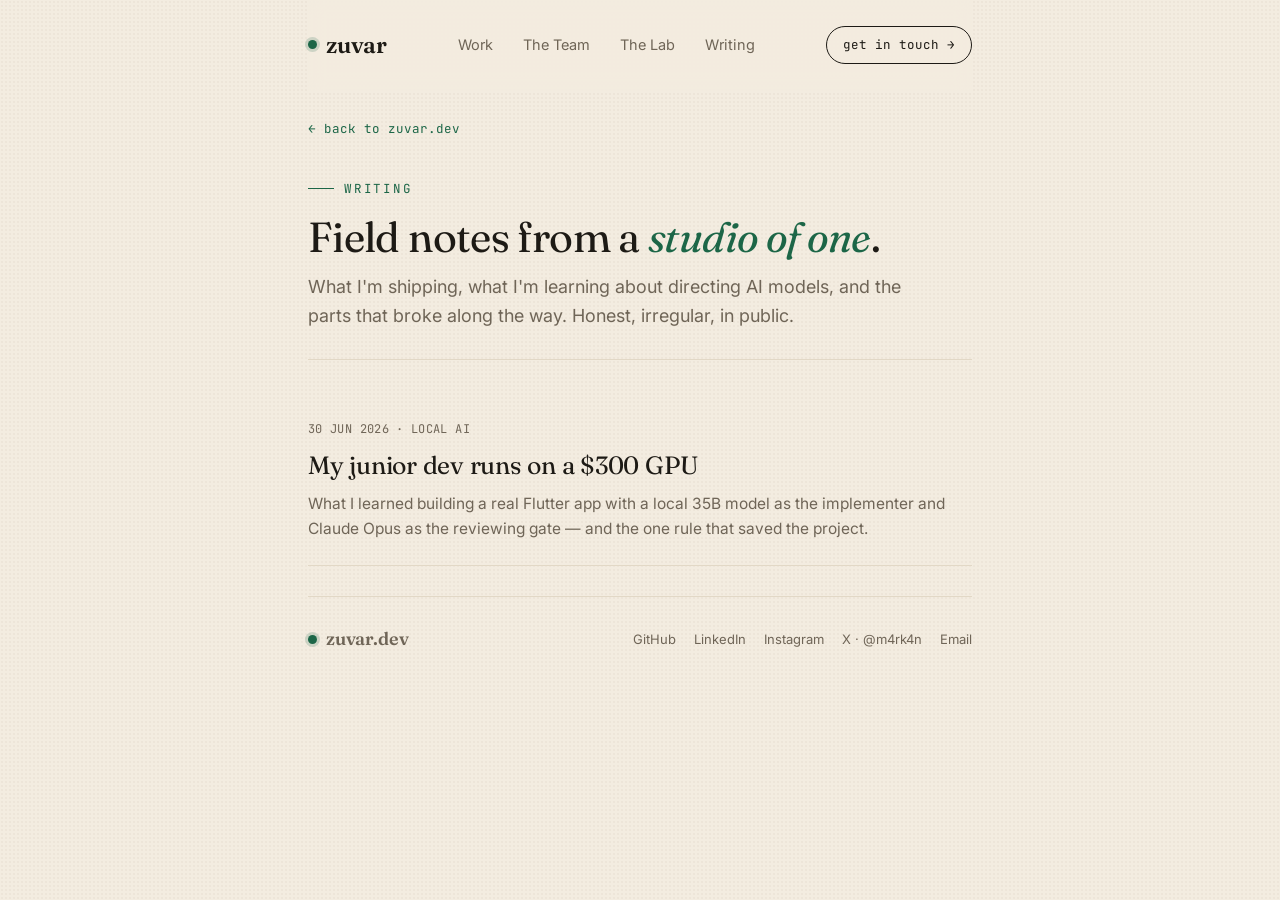
==== writing/index.html @ a6c2a5ae "Initial commit: zuvar.dev v1 — site, writing engine, SEO Co-Authored-By: Claude Opus 4.8 <noreply@an" ====
<!DOCTYPE html>
<html lang="en">
<head>
<meta charset="UTF-8">
<meta name="viewport" content="width=device-width, initial-scale=1.0">
<title>Writing — Zuvar</title>
<meta name="description" content="Field notes from a software studio of one — building products, directing AI models, and what actually breaks.">
<link rel="canonical" href="https://zuvar.dev/writing/">
<link rel="icon" href="../favicon.svg" type="image/svg+xml">
<meta property="og:type" content="website">
<meta property="og:site_name" content="Zuvar">
<meta property="og:url" content="https://zuvar.dev/writing/">
<meta property="og:title" content="Writing — field notes from a studio of one">
<meta property="og:description" content="What I'm shipping, what I'm learning about directing AI models, and the parts that broke along the way.">
<meta property="og:image" content="https://zuvar.dev/design-assets/og-cover.png">
<meta name="twitter:card" content="summary_large_image">
<meta name="twitter:creator" content="@m4rk4n">
<link rel="stylesheet" href="../styles.css">
</head>
<body>

<div class="post-wrap">
  <nav>
    <div class="brand"><a href="../index.html" style="display:flex;align-items:center;gap:9px"><span class="dot"></span>zuvar</a></div>
    <div class="navlinks"><a href="../index.html#work">Work</a><a href="../index.html#team">The Team</a><a href="../index.html#lab">The Lab</a><a href="index.html">Writing</a></div>
    <a class="navcta" href="../index.html#contact">get in touch →</a>
  </nav>

  <a class="backlink" href="../index.html">← back to zuvar.dev</a>

  <header class="article-head" style="margin-top:24px">
    <div class="eyebrow">Writing</div>
    <h1 style="font-family:var(--serif);font-weight:400;font-size:42px;letter-spacing:-.015em;margin:0 0 14px">Field notes from a <span style="font-style:italic;color:var(--green)">studio of one</span>.</h1>
    <p style="color:var(--mut);font-size:18px;max-width:58ch;margin:0">What I'm shipping, what I'm learning about directing AI models, and the parts that broke along the way. Honest, irregular, in public.</p>
  </header>

  <!-- POST LIST · add one block per post, newest first -->
  <div class="post-list">
    <a class="post-item" href="qwen-as-a-junior-dev.html">
      <div class="pd">30 JUN 2026 · LOCAL AI</div>
      <div class="pt">My junior dev runs on a $300 GPU</div>
      <p class="pb">What I learned building a real Flutter app with a local 35B model as the implementer and Claude Opus as the reviewing gate — and the one rule that saved the project.</p>
    </a>

    <!-- TEMPLATE — copy this block for the next post:
    <a class="post-item" href="your-slug.html">
      <div class="pd">DD MON 2026 · TOPIC</div>
      <div class="pt">Post title goes here</div>
      <p class="pb">One or two sentences of hook.</p>
    </a>
    -->
  </div>

  <footer>
    <div class="foot" style="max-width:720px;margin:0 auto;padding-left:0;padding-right:0">
      <div class="brand" style="font-size:18px"><span class="dot"></span>zuvar.dev</div>
      <div class="foot-links">
        <a href="https://github.com/m4rk4n" target="_blank" rel="noopener">GitHub</a>
        <a href="https://www.linkedin.com/in/marko-filipovi%C4%87-3a4837174/" target="_blank" rel="noopener">LinkedIn</a>
        <a href="https://www.instagram.com/m4rk4n.b4/" target="_blank" rel="noopener">Instagram</a>
        <a href="#">X · @m4rk4n</a>
        <a href="mailto:zuvar.consulting@gmail.com">Email</a>
      </div>
    </div>
  </footer>
</div>

</body>
</html>
---- styles.css ----
@import url('https://fonts.googleapis.com/css2?family=Fraunces:ital,opsz,wght@0,9..144,400;0,9..144,600;1,9..144,500&family=Inter:wght@400;500;600&family=JetBrains+Mono:wght@400;500&display=swap');
:root{
  --paper:#f3ece0;      /* warm bone */
  --paper2:#fbf7ef;
  --ink:#1d1a15;        /* espresso near-black */
  --mut:#6f6557;        /* warm muted */
  --line:#e2d8c6;
  --green:#1c6647;      /* deep forest signature */
  --green2:#2c8a61;
  --ember:#c4602f;      /* warm terracotta accent */
  --gold:#c1923a;
  --night:#1a1611;      /* warm dark band */
  --night2:#221d16;
  --cream:#efe7d8;
  --serif:'Fraunces',Georgia,'Times New Roman',serif;
  --sans:'Inter',-apple-system,'Segoe UI',Roboto,sans-serif;
  --mono:'JetBrains Mono',ui-monospace,Consolas,monospace;
}
*{box-sizing:border-box}
html{scroll-behavior:smooth}
body{margin:0;background:var(--paper);color:var(--ink);font-family:var(--sans);
  line-height:1.6;-webkit-font-smoothing:antialiased;
  background-image:radial-gradient(rgba(120,100,70,.05) 1px,transparent 1px);background-size:4px 4px;}
.wrap{max-width:1080px;margin:0 auto;padding:0 28px}
a{color:inherit;text-decoration:none}
.mono{font-family:var(--mono)}

/* NAV */
nav{display:flex;align-items:center;justify-content:space-between;padding:26px 0;position:sticky;top:0;
  background:rgba(243,236,224,.82);backdrop-filter:blur(8px);z-index:20;border-bottom:1px solid transparent}
.brand{font-family:var(--serif);font-weight:600;font-size:23px;letter-spacing:-.01em;display:flex;align-items:center;gap:9px}
.brand .dot{width:9px;height:9px;border-radius:50%;background:var(--green);box-shadow:0 0 0 3px rgba(28,102,71,.18)}
.navlinks{display:flex;gap:30px;font-size:14.5px;color:var(--mut)}
.navlinks a:hover{color:var(--ink)}
.navcta{font-family:var(--mono);font-size:12.5px;border:1px solid var(--ink);border-radius:99px;padding:8px 16px;color:var(--ink)}
@media(max-width:720px){.navlinks{display:none}}

/* HERO */
.hero{display:grid;grid-template-columns:1.35fr .9fr;gap:48px;align-items:center;padding:64px 0 56px}
@media(max-width:860px){.hero{grid-template-columns:1fr;gap:34px}}
.eyebrow{font-family:var(--mono);font-size:12.5px;letter-spacing:.14em;text-transform:uppercase;color:var(--green);margin-bottom:22px;display:flex;align-items:center;gap:10px}
.eyebrow::before{content:"";width:26px;height:1px;background:var(--green)}
h1{font-family:var(--serif);font-weight:400;font-size:54px;line-height:1.06;letter-spacing:-.015em;margin:0 0 22px}
h1 .ital{font-style:italic;color:var(--green)}
h1 .u{background:linear-gradient(transparent 62%,rgba(196,96,47,.28) 62%)}
.lede{font-size:18.5px;color:var(--mut);max-width:46ch;margin:0 0 30px}
.cta-row{display:flex;gap:14px;flex-wrap:wrap}
.btn{font-size:15px;border-radius:99px;padding:13px 22px;font-weight:500;display:inline-flex;align-items:center;gap:9px;transition:.15s}
.btn-pri{background:var(--green);color:#f4f0e6}
.btn-pri:hover{background:#15553b}
.btn-sec{border:1px solid var(--line);color:var(--ink)}
.btn-sec:hover{border-color:var(--ink)}

/* NOW CARD */
.now{background:var(--night);color:var(--cream);border-radius:16px;padding:22px 22px 18px;font-family:var(--mono);
  box-shadow:0 24px 48px -24px rgba(40,30,15,.5);border:1px solid #2e271d}
.now .top{display:flex;align-items:center;gap:8px;font-size:11px;letter-spacing:.12em;text-transform:uppercase;color:#8a7f6c;margin-bottom:16px}
.now .live{width:8px;height:8px;border-radius:50%;background:#46c98a;box-shadow:0 0 0 0 rgba(70,201,138,.6);animation:pulse 2s infinite}
@keyframes pulse{0%{box-shadow:0 0 0 0 rgba(70,201,138,.5)}70%{box-shadow:0 0 0 7px rgba(70,201,138,0)}100%{box-shadow:0 0 0 0 rgba(70,201,138,0)}}
.now .row{display:flex;justify-content:space-between;align-items:baseline;padding:9px 0;border-bottom:1px dashed #312a20;font-size:13px}
.now .row:last-child{border-bottom:none}
.now .k{color:#cfc4ad}
.now .v{color:#f0e9d8}
.now .tag{font-size:10.5px;padding:2px 8px;border-radius:5px}
.now .t-live{background:rgba(70,201,138,.16);color:#7fe0b0}
.now .t-dev{background:rgba(193,146,58,.18);color:#e0bd6f}
.now .t-lab{background:rgba(196,96,47,.18);color:#e0925f}

/* PROOF BAR */
.proof{border-top:1px solid var(--line);border-bottom:1px solid var(--line);
  display:grid;grid-template-columns:repeat(5,1fr);gap:8px;padding:24px 0;margin-top:8px}
@media(max-width:720px){.proof{grid-template-columns:repeat(2,1fr);gap:20px}}
.proof .stat{text-align:center}
.proof .big{font-family:var(--serif);font-size:30px;color:var(--green);line-height:1}
.proof .lab{font-size:11.5px;color:var(--mut);margin-top:6px;letter-spacing:.02em}

/* TEAM (dark band) */
.team{background:var(--night);color:var(--cream);margin-top:70px;
  background-image:radial-gradient(rgba(255,255,255,.03) 1px,transparent 1px);background-size:5px 5px}
.team-inner{max-width:1080px;margin:0 auto;padding:74px 28px 84px}
.team .eyebrow{color:var(--gold)}.team .eyebrow::before{background:var(--gold)}
.team h2{font-family:var(--serif);font-weight:400;font-size:40px;letter-spacing:-.01em;margin:0 0 12px;color:#f4ecdb}
.team h2 .ital{font-style:italic;color:var(--gold)}
.team .intro{color:#a89b85;max-width:58ch;font-size:17px;margin:0 0 40px}
.grid{display:grid;grid-template-columns:repeat(3,1fr);gap:18px}
@media(max-width:860px){.grid{grid-template-columns:repeat(2,1fr)}}
@media(max-width:560px){.grid{grid-template-columns:1fr}}
.member{background:var(--night2);border:1px solid #322a1f;border-radius:15px;padding:20px;transition:.18s}
.member:hover{border-color:#4a3d2c;transform:translateY(-3px)}
.member .ava{width:46px;height:46px;border-radius:12px;display:flex;align-items:center;justify-content:center;
  font-size:22px;background:#2c251b;border:1px solid #3a3022;margin-bottom:16px}
/* photo avatar for the organic teammates (human + cat) */
.member .ava.photo{width:88px;height:88px;border-radius:14px;overflow:hidden;padding:0;font-size:0;
  border:1px solid var(--green2);box-shadow:0 0 0 3px rgba(28,102,71,.16);
  background:linear-gradient(135deg,#0e1f18,#102a20)}
.member .ava.photo img{width:100%;height:100%;object-fit:cover;display:block}
.member.founder{background:linear-gradient(180deg,#13241b,#172a20);border-color:#2f6b4a}
.member.founder:hover{border-color:#3f8a5f}
.member.founder .role{color:var(--green2)}
.member.founder .name{color:#eaf4ea}
.member.founder .model b{color:#6fcf9b}
.member .role{font-family:var(--mono);font-size:11px;letter-spacing:.1em;text-transform:uppercase;color:var(--gold);margin-bottom:5px}
.member .name{font-family:var(--serif);font-size:21px;color:#f3ebd9;margin-bottom:10px}
.member .desc{font-size:13.5px;color:#9b8e78;line-height:1.55}
.member .model{margin-top:14px;font-family:var(--mono);font-size:10.5px;color:#7a6f5b;
  border-top:1px dashed #312a20;padding-top:11px;display:flex;justify-content:space-between;gap:8px}
.member .model b{color:#b7a988;font-weight:500}
/* Dragan special */
.member.cat{background:linear-gradient(180deg,#13241b,#172a20);border-color:#2f6b4a}
.member.cat:hover{border-color:#3f8a5f}
.member.cat .role{color:var(--ember)}
.member.cat .model b{color:#e0925f}

/* LAB teaser */
.lab{padding:70px 0 30px;display:grid;grid-template-columns:1fr 1fr;gap:40px;align-items:center}
@media(max-width:760px){.lab{grid-template-columns:1fr}}
.lab h2{font-family:var(--serif);font-weight:400;font-size:34px;letter-spacing:-.01em;margin:0 0 14px}
.lab h2 .ital{font-style:italic;color:var(--ember)}
.lab p{color:var(--mut);font-size:16.5px;margin:0 0 18px}
.terminal{background:var(--night);border-radius:14px;padding:18px;font-family:var(--mono);font-size:12.5px;
  color:#c8bda6;border:1px solid #2e271d;box-shadow:0 24px 48px -28px rgba(40,30,15,.5)}
.terminal .bar{display:flex;gap:6px;margin-bottom:14px}
.terminal .bar i{width:11px;height:11px;border-radius:50%;display:inline-block}
.terminal .l{margin:3px 0;white-space:pre-wrap}
.terminal .c-g{color:#6fcf9b}.terminal .c-d{color:#7a6f5b}.terminal .c-e{color:#e0925f}.terminal .c-w{color:#e0bd6f}

/* ---- v1 sections: shipping, lab lessons, engineer ---- */
.sec{padding:64px 0 6px}
.sec h2{font-family:var(--serif);font-weight:400;font-size:34px;letter-spacing:-.01em;margin:0 0 10px}
.sec h2 .ital{font-style:italic;color:var(--green)}
.sec .intro{color:var(--mut);font-size:17px;max-width:60ch;margin:0 0 28px}

.ships{display:grid;grid-template-columns:1fr 1fr;gap:20px}
@media(max-width:760px){.ships{grid-template-columns:1fr}}
.ship{border:1px solid var(--line);border-radius:16px;overflow:hidden;background:var(--paper2);transition:.18s;display:flex;flex-direction:column}
.ship:hover{box-shadow:0 18px 40px -26px rgba(40,30,15,.45);transform:translateY(-3px)}
.ship .shot{aspect-ratio:1/1;position:relative;overflow:hidden;border-bottom:1px solid var(--line);background:linear-gradient(135deg,#e9e0d0,#dcd0bb)}
.ship .shot img{position:absolute;inset:0;width:100%;height:100%;object-fit:cover;object-position:top}
.ship .shot .ph{position:absolute;inset:0;display:flex;align-items:center;justify-content:center;font-family:var(--mono);font-size:11px;color:#9c8f78;letter-spacing:.08em}
.ship .body{padding:18px 22px 22px}
.ship h3{font-family:var(--serif);font-size:23px;margin:12px 0 6px}
.ship h3 a:hover{color:var(--green)}
.ship-visit{display:inline-flex;align-items:center;gap:6px;margin-top:4px;font-family:var(--mono);font-size:12px;color:var(--green)}
.ship-visit:hover{color:var(--ember)}
.ship p{color:var(--mut);font-size:14.5px;margin:0 0 14px}
.badge{font-family:var(--mono);font-size:10.5px;letter-spacing:.1em;text-transform:uppercase;padding:4px 10px;border-radius:99px;display:inline-flex;align-items:center;gap:7px}
.badge-live{background:rgba(28,102,71,.12);color:var(--green);border:1px solid rgba(28,102,71,.3)}
.badge-dev{background:rgba(193,146,58,.14);color:#9a7220;border:1px solid rgba(193,146,58,.35)}
.live-dot{width:7px;height:7px;border-radius:50%;background:var(--green2);box-shadow:0 0 0 0 rgba(44,138,97,.5);animation:pulse 2s infinite}
.stack{display:flex;flex-wrap:wrap;gap:6px}
.stack span{font-family:var(--mono);font-size:10.5px;color:var(--mut);border:1px solid var(--line);border-radius:6px;padding:3px 8px;background:#fff}
.mini-ships{display:grid;grid-template-columns:1fr 1fr;gap:14px;margin-top:18px}
@media(max-width:760px){.mini-ships{grid-template-columns:1fr}}
.mini{border:1px solid var(--line);border-radius:12px;padding:15px 18px;background:var(--paper2);display:flex;gap:14px;align-items:flex-start}
.mini .ic{font-size:22px;line-height:1}
.mini .thumb{width:66px;height:66px;border-radius:11px;object-fit:cover;border:1px solid var(--line);flex:0 0 auto}
.mini h4{font-family:var(--serif);font-weight:500;font-size:17px;margin:0 0 3px}
.mini p{color:var(--mut);font-size:13px;margin:0;line-height:1.5}

.lessons{grid-column:1 / -1;display:grid;grid-template-columns:repeat(3,1fr);gap:16px;margin-top:36px}
@media(max-width:760px){.lessons{grid-template-columns:1fr}}
.lesson{border:1px solid var(--line);border-radius:14px;padding:18px 20px;background:var(--paper2)}
.lesson .num{font-family:var(--mono);font-size:12px;color:var(--ember)}
.lesson h4{font-family:var(--serif);font-weight:500;font-size:18px;margin:8px 0 6px;color:var(--ink)}
.lesson p{color:var(--mut);font-size:13.5px;margin:0;line-height:1.55}

.tl{position:relative;margin-top:8px;border-left:2px solid var(--line)}
.tl .item{position:relative;padding:0 0 26px 28px}
.tl .item:last-child{padding-bottom:4px}
.tl .item::before{content:"";position:absolute;left:-7px;top:5px;width:12px;height:12px;border-radius:50%;background:var(--paper);border:2px solid var(--green)}
.tl .item.cur::before{background:var(--green);box-shadow:0 0 0 4px rgba(28,102,71,.16)}
.tl .yr{font-family:var(--mono);font-size:12px;color:var(--green);letter-spacing:.03em}
.tl .co{font-family:var(--serif);font-size:19px;margin:3px 0 3px}
.tl .ro{color:var(--mut);font-size:14.5px;margin:0 0 9px;max-width:64ch}
.foot-links{display:flex;gap:18px;font-size:13px;flex-wrap:wrap}
.foot-links a:hover{color:var(--ink)}

footer{border-top:1px solid var(--line);margin-top:30px}
.foot{display:flex;justify-content:space-between;align-items:center;padding:28px 0;color:var(--mut);font-size:13px;flex-wrap:wrap;gap:10px}

/* ===== WRITING ===== */
.post-wrap{max-width:720px;margin:0 auto;padding:0 28px}
.backlink{font-family:var(--mono);font-size:12.5px;color:var(--green);display:inline-flex;gap:7px;margin:28px 0 0}
.backlink:hover{color:var(--ember)}
.article{padding:26px 0 60px}
.article-head{padding:14px 0 28px;border-bottom:1px solid var(--line);margin-bottom:36px}
.article-head .eyebrow{margin-bottom:16px}
.article h1{font-family:var(--serif);font-weight:400;font-size:42px;line-height:1.12;letter-spacing:-.015em;margin:0 0 16px}
.article h1 .ital{font-style:italic;color:var(--green)}
.article .meta{font-family:var(--mono);font-size:12.5px;color:var(--mut);display:flex;gap:14px;flex-wrap:wrap}
.prose{font-size:17.5px;line-height:1.75;color:#2a251d}
.prose .lead{font-size:20px;line-height:1.6;color:var(--mut);margin:0 0 30px}
.prose p{margin:0 0 22px}
.prose h2{font-family:var(--serif);font-weight:600;font-size:27px;margin:46px 0 14px;letter-spacing:-.01em}
.prose h3{font-family:var(--serif);font-weight:600;font-size:21px;margin:34px 0 10px}
.prose a{color:var(--green);text-decoration:underline;text-underline-offset:3px;text-decoration-thickness:1px}
.prose a:hover{color:var(--ember)}
.prose ul,.prose ol{margin:0 0 22px;padding-left:22px}
.prose li{margin:7px 0}
.prose strong{color:var(--ink)}
.prose blockquote{margin:28px 0;padding:8px 0 8px 22px;border-left:3px solid var(--green);font-style:italic;color:#4a4236;font-size:19px}
.prose blockquote p:last-child{margin:0}
.prose hr{border:none;border-top:1px solid var(--line);margin:42px 0}
.prose code{font-family:var(--mono);font-size:.85em;background:var(--paper2);border:1px solid var(--line);border-radius:5px;padding:1px 6px}
.prose pre{background:var(--night);color:#c8bda6;border:1px solid #2e271d;border-radius:12px;padding:18px 20px;overflow:auto;font-family:var(--mono);font-size:13.5px;line-height:1.6;margin:0 0 24px;box-shadow:0 24px 48px -30px rgba(40,30,15,.5)}
.prose pre code{background:none;border:none;padding:0;font-size:inherit;color:inherit}
.prose img{max-width:100%;border-radius:10px;border:1px solid var(--line);margin:8px 0 24px}
.callout{background:var(--paper2);border:1px solid var(--line);border-left:3px solid var(--ember);border-radius:10px;padding:16px 20px;margin:0 0 24px;font-size:16px;color:#3a342a}
.callout p{margin:0}
.article-foot{margin-top:54px;padding-top:26px;border-top:1px solid var(--line);font-size:15px;color:var(--mut)}
.article-foot a{color:var(--green);text-decoration:underline;text-underline-offset:3px}

/* writing index list */
.post-list{margin-top:6px}
.post-item{display:block;padding:24px 0;border-bottom:1px solid var(--line)}
.post-item:hover .pt{color:var(--green)}
.post-item .pd{font-family:var(--mono);font-size:12px;color:var(--mut);letter-spacing:.03em}
.post-item .pt{font-family:var(--serif);font-size:25px;margin:6px 0 7px;transition:.15s;letter-spacing:-.01em}
.post-item .pb{color:var(--mut);font-size:15.5px;margin:0;max-width:64ch;line-height:1.6}
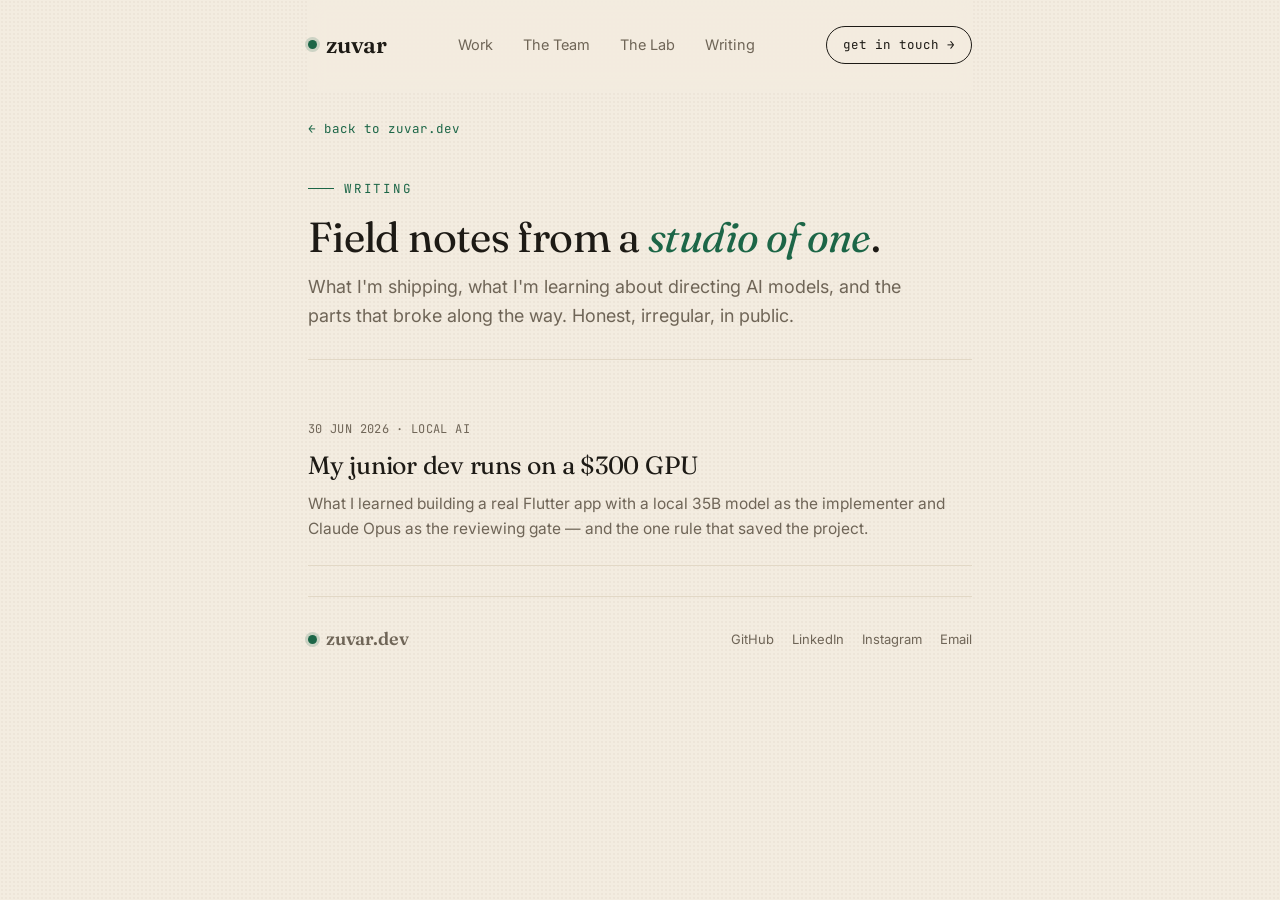
==== commit cc646594: "og-cover, some polish" ====
--- a/writing/index.html
+++ b/writing/index.html
@@ -58,7 +58,6 @@
         <a href="https://github.com/m4rk4n" target="_blank" rel="noopener">GitHub</a>
         <a href="https://www.linkedin.com/in/marko-filipovi%C4%87-3a4837174/" target="_blank" rel="noopener">LinkedIn</a>
         <a href="https://www.instagram.com/m4rk4n.b4/" target="_blank" rel="noopener">Instagram</a>
-        <a href="#">X · @m4rk4n</a>
         <a href="mailto:zuvar.consulting@gmail.com">Email</a>
       </div>
     </div>
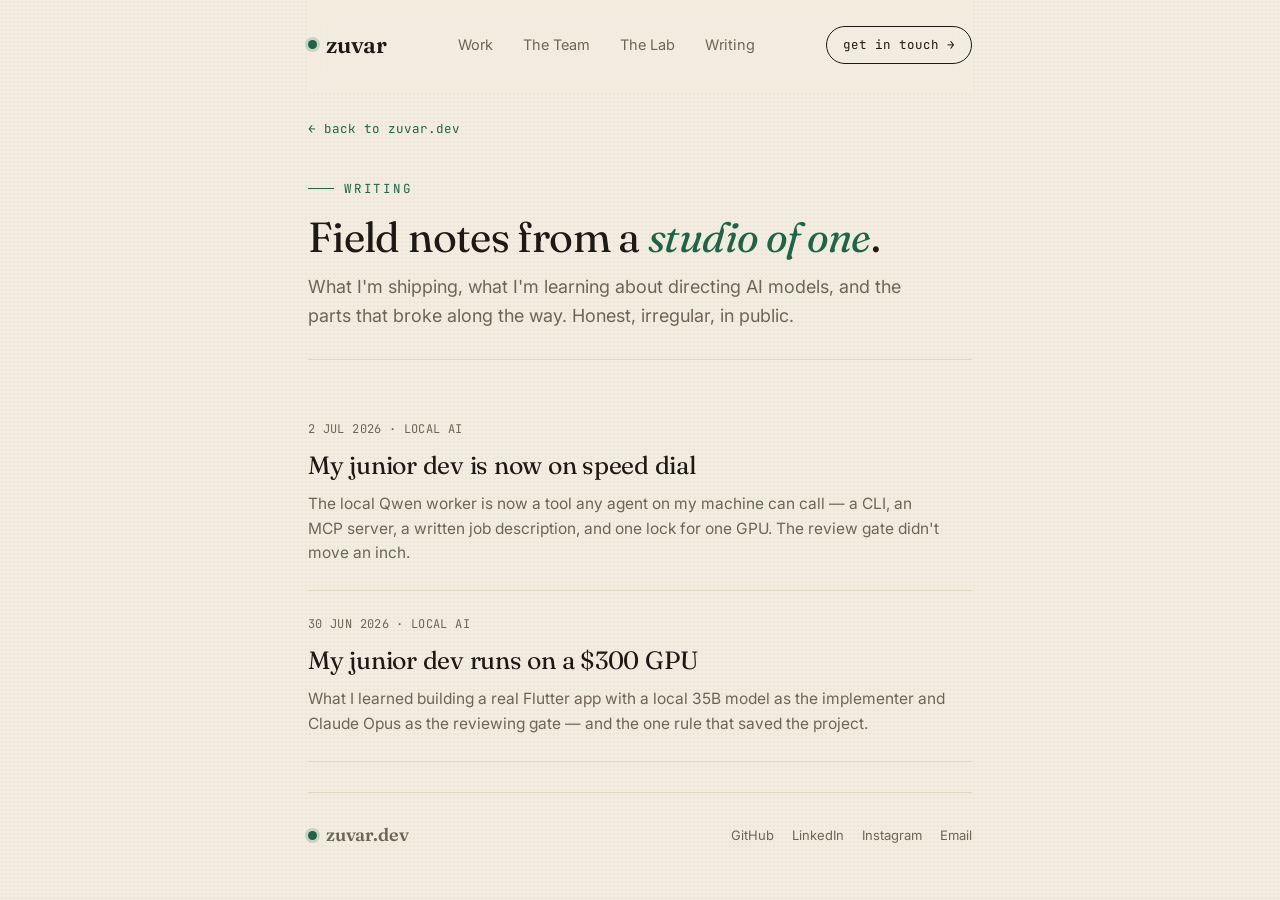
==== commit ac33cea9: "junior dev on speed dial" ====
--- a/writing/index.html
+++ b/writing/index.html
@@ -22,7 +22,8 @@
 <div class="post-wrap">
   <nav>
     <div class="brand"><a href="../index.html" style="display:flex;align-items:center;gap:9px"><span class="dot"></span>zuvar</a></div>
-    <div class="navlinks"><a href="../index.html#work">Work</a><a href="../index.html#team">The Team</a><a href="../index.html#lab">The Lab</a><a href="index.html">Writing</a></div>
+    <button class="navtoggle" aria-label="Toggle menu" aria-expanded="false" aria-controls="navmenu"><span></span><span></span><span></span></button>
+    <div class="navlinks" id="navmenu"><a href="../index.html#work">Work</a><a href="../index.html#team">The Team</a><a href="../index.html#lab">The Lab</a><a href="index.html">Writing</a></div>
     <a class="navcta" href="../index.html#contact">get in touch →</a>
   </nav>
 
@@ -36,6 +37,12 @@
 
   <!-- POST LIST · add one block per post, newest first -->
   <div class="post-list">
+    <a class="post-item" href="junior-dev-on-speed-dial.html">
+      <div class="pd">2 JUL 2026 · LOCAL AI</div>
+      <div class="pt">My junior dev is now on speed dial</div>
+      <p class="pb">The local Qwen worker is now a tool any agent on my machine can call — a CLI, an MCP server, a written job description, and one lock for one GPU. The review gate didn't move an inch.</p>
+    </a>
+
     <a class="post-item" href="qwen-as-a-junior-dev.html">
       <div class="pd">30 JUN 2026 · LOCAL AI</div>
       <div class="pt">My junior dev runs on a $300 GPU</div>
@@ -64,5 +71,6 @@
   </footer>
 </div>
 
+<script src="../nav.js" defer></script>
 </body>
 </html>
--- a/styles.css
+++ b/styles.css
@@ -33,7 +33,25 @@
 .navlinks{display:flex;gap:30px;font-size:14.5px;color:var(--mut)}
 .navlinks a:hover{color:var(--ink)}
 .navcta{font-family:var(--mono);font-size:12.5px;border:1px solid var(--ink);border-radius:99px;padding:8px 16px;color:var(--ink)}
-@media(max-width:720px){.navlinks{display:none}}
+.navtoggle{display:none;flex-direction:column;justify-content:center;gap:5px;width:44px;height:38px;background:none;border:1px solid var(--line);border-radius:9px;cursor:pointer;padding:0 10px}
+.navtoggle span{display:block;height:2px;width:100%;background:var(--ink);border-radius:2px;transition:transform .2s,opacity .2s}
+@media(max-width:720px){
+  nav{flex-wrap:wrap}
+  nav.open{background:#e8dcc4;border-radius:0 0 16px 16px;box-shadow:0 18px 30px -18px rgba(40,30,15,.45);padding:18px 18px 20px}
+  .navtoggle{display:flex}
+  .navlinks{display:none;width:100%;flex-direction:column;gap:2px;margin-top:16px;padding-top:10px;border-top:1px solid rgba(40,30,15,.14)}
+  .navlinks a{font-family:var(--serif);font-size:20px;color:var(--ink);padding:12px 8px;border-radius:10px;
+    display:flex;align-items:center;justify-content:space-between;transition:background .15s,color .15s}
+  .navlinks a::after{content:"→";font-family:var(--mono);font-size:13px;color:var(--green);opacity:.5}
+  .navlinks a:hover,.navlinks a:active{background:rgba(28,102,71,.10);color:var(--green)}
+  .navcta{display:none}
+  nav.open .navlinks{display:flex}
+  nav.open .navcta{display:flex;width:100%;justify-content:center;margin-top:14px;padding:14px;font-size:14px;
+    background:var(--green);color:#f4f0e6;border-color:var(--green)}
+  nav.open .navtoggle span:nth-child(1){transform:translateY(7px) rotate(45deg)}
+  nav.open .navtoggle span:nth-child(2){opacity:0}
+  nav.open .navtoggle span:nth-child(3){transform:translateY(-7px) rotate(-45deg)}
+}
 
 /* HERO */
 .hero{display:grid;grid-template-columns:1.35fr .9fr;gap:48px;align-items:center;padding:64px 0 56px}
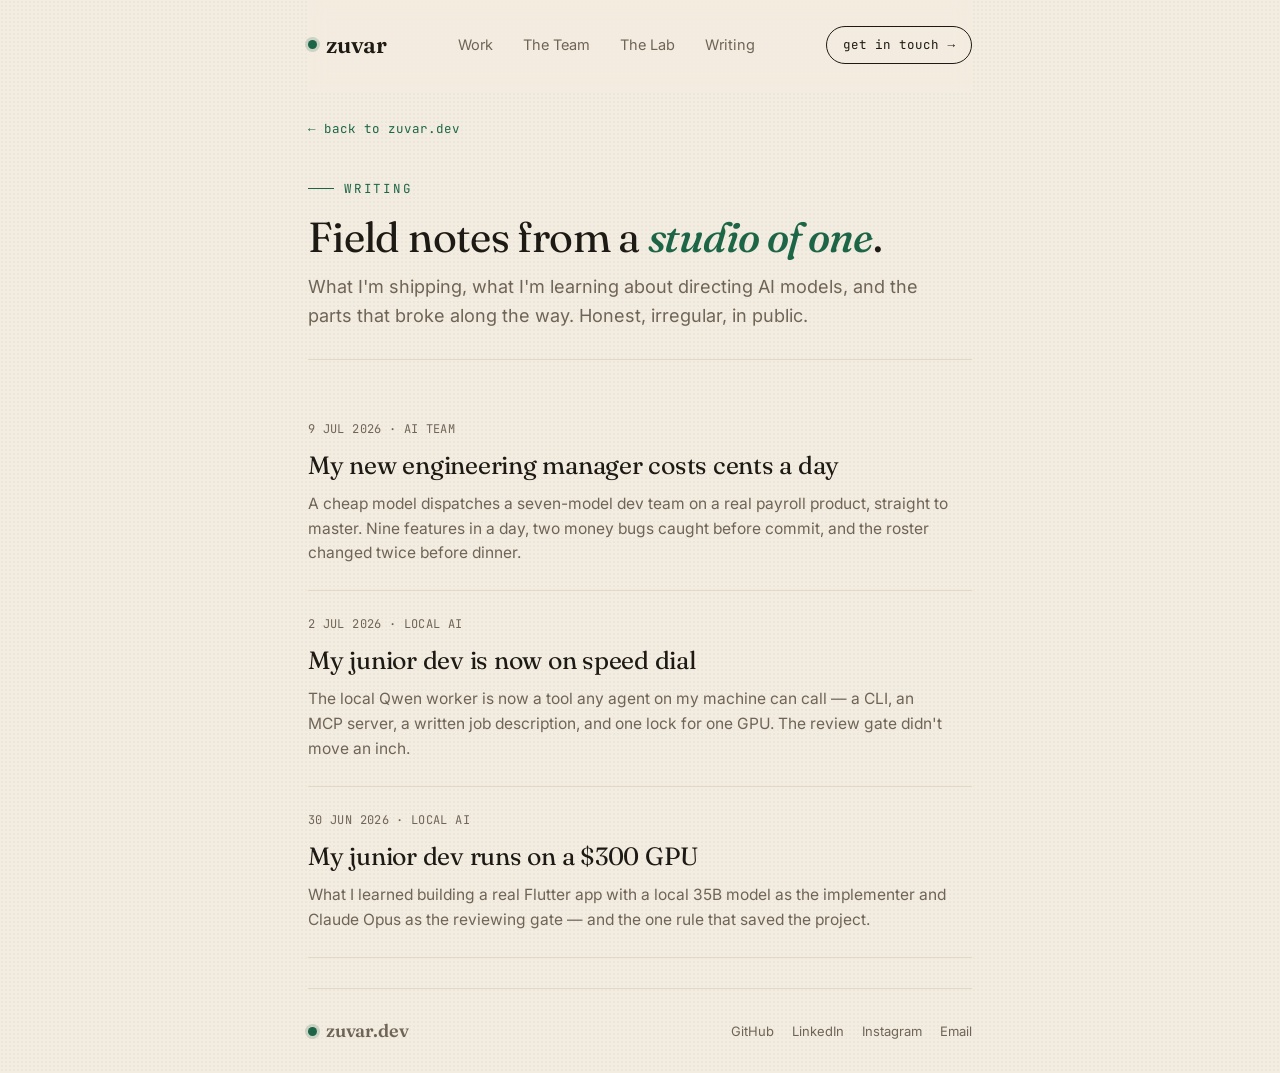
==== commit 340b1cc2: "writing: new post — my new engineering manager costs cents a day Co-Authored-By: Claude Fable 5 <nor" ====
--- a/writing/index.html
+++ b/writing/index.html
@@ -37,6 +37,12 @@
 
   <!-- POST LIST · add one block per post, newest first -->
   <div class="post-list">
+    <a class="post-item" href="engineering-manager-for-cents.html">
+      <div class="pd">9 JUL 2026 · AI TEAM</div>
+      <div class="pt">My new engineering manager costs cents a day</div>
+      <p class="pb">A cheap model dispatches a seven-model dev team on a real payroll product, straight to master. Nine features in a day, two money bugs caught before commit, and the roster changed twice before dinner.</p>
+    </a>
+
     <a class="post-item" href="junior-dev-on-speed-dial.html">
       <div class="pd">2 JUL 2026 · LOCAL AI</div>
       <div class="pt">My junior dev is now on speed dial</div>
--- a/styles.css
+++ b/styles.css
@@ -1,4 +1,12 @@
-@import url('https://fonts.googleapis.com/css2?family=Fraunces:ital,opsz,wght@0,9..144,400;0,9..144,600;1,9..144,500&family=Inter:wght@400;500;600&family=JetBrains+Mono:wght@400;500&display=swap');
+/* Self-hosted fonts (variable woff2, latin + latin-ext) — no third-party requests */
+@font-face{font-family:'Fraunces';font-style:normal;font-weight:400 600;font-display:swap;src:url('fonts/fraunces-latin.woff2') format('woff2');unicode-range:U+0000-00FF,U+0131,U+0152-0153,U+02BB-02BC,U+02C6,U+02DA,U+02DC,U+0304,U+0308,U+0329,U+2000-206F,U+20AC,U+2122,U+2191,U+2193,U+2212,U+2215,U+FEFF,U+FFFD}
+@font-face{font-family:'Fraunces';font-style:normal;font-weight:400 600;font-display:swap;src:url('fonts/fraunces-latin-ext.woff2') format('woff2');unicode-range:U+0100-02BA,U+02BD-02C5,U+02C7-02CC,U+02CE-02D7,U+02DD-02FF,U+0304,U+0308,U+0329,U+1D00-1DBF,U+1E00-1E9F,U+1EF2-1EFF,U+2020,U+20A0-20AB,U+20AD-20C0,U+2113,U+2C60-2C7F,U+A720-A7FF}
+@font-face{font-family:'Fraunces';font-style:italic;font-weight:500;font-display:swap;src:url('fonts/fraunces-italic-latin.woff2') format('woff2');unicode-range:U+0000-00FF,U+0131,U+0152-0153,U+02BB-02BC,U+02C6,U+02DA,U+02DC,U+0304,U+0308,U+0329,U+2000-206F,U+20AC,U+2122,U+2191,U+2193,U+2212,U+2215,U+FEFF,U+FFFD}
+@font-face{font-family:'Fraunces';font-style:italic;font-weight:500;font-display:swap;src:url('fonts/fraunces-italic-latin-ext.woff2') format('woff2');unicode-range:U+0100-02BA,U+02BD-02C5,U+02C7-02CC,U+02CE-02D7,U+02DD-02FF,U+0304,U+0308,U+0329,U+1D00-1DBF,U+1E00-1E9F,U+1EF2-1EFF,U+2020,U+20A0-20AB,U+20AD-20C0,U+2113,U+2C60-2C7F,U+A720-A7FF}
+@font-face{font-family:'Inter';font-style:normal;font-weight:400 600;font-display:swap;src:url('fonts/inter-latin.woff2') format('woff2');unicode-range:U+0000-00FF,U+0131,U+0152-0153,U+02BB-02BC,U+02C6,U+02DA,U+02DC,U+0304,U+0308,U+0329,U+2000-206F,U+20AC,U+2122,U+2191,U+2193,U+2212,U+2215,U+FEFF,U+FFFD}
+@font-face{font-family:'Inter';font-style:normal;font-weight:400 600;font-display:swap;src:url('fonts/inter-latin-ext.woff2') format('woff2');unicode-range:U+0100-02BA,U+02BD-02C5,U+02C7-02CC,U+02CE-02D7,U+02DD-02FF,U+0304,U+0308,U+0329,U+1D00-1DBF,U+1E00-1E9F,U+1EF2-1EFF,U+2020,U+20A0-20AB,U+20AD-20C0,U+2113,U+2C60-2C7F,U+A720-A7FF}
+@font-face{font-family:'JetBrains Mono';font-style:normal;font-weight:400 500;font-display:swap;src:url('fonts/jetbrains-mono-latin.woff2') format('woff2');unicode-range:U+0000-00FF,U+0131,U+0152-0153,U+02BB-02BC,U+02C6,U+02DA,U+02DC,U+0304,U+0308,U+0329,U+2000-206F,U+20AC,U+2122,U+2191,U+2193,U+2212,U+2215,U+FEFF,U+FFFD}
+@font-face{font-family:'JetBrains Mono';font-style:normal;font-weight:400 500;font-display:swap;src:url('fonts/jetbrains-mono-latin-ext.woff2') format('woff2');unicode-range:U+0100-02BA,U+02BD-02C5,U+02C7-02CC,U+02CE-02D7,U+02DD-02FF,U+0304,U+0308,U+0329,U+1D00-1DBF,U+1E00-1E9F,U+1EF2-1EFF,U+2020,U+20A0-20AB,U+20AD-20C0,U+2113,U+2C60-2C7F,U+A720-A7FF}
 :root{
   --paper:#f3ece0;      /* warm bone */
   --paper2:#fbf7ef;
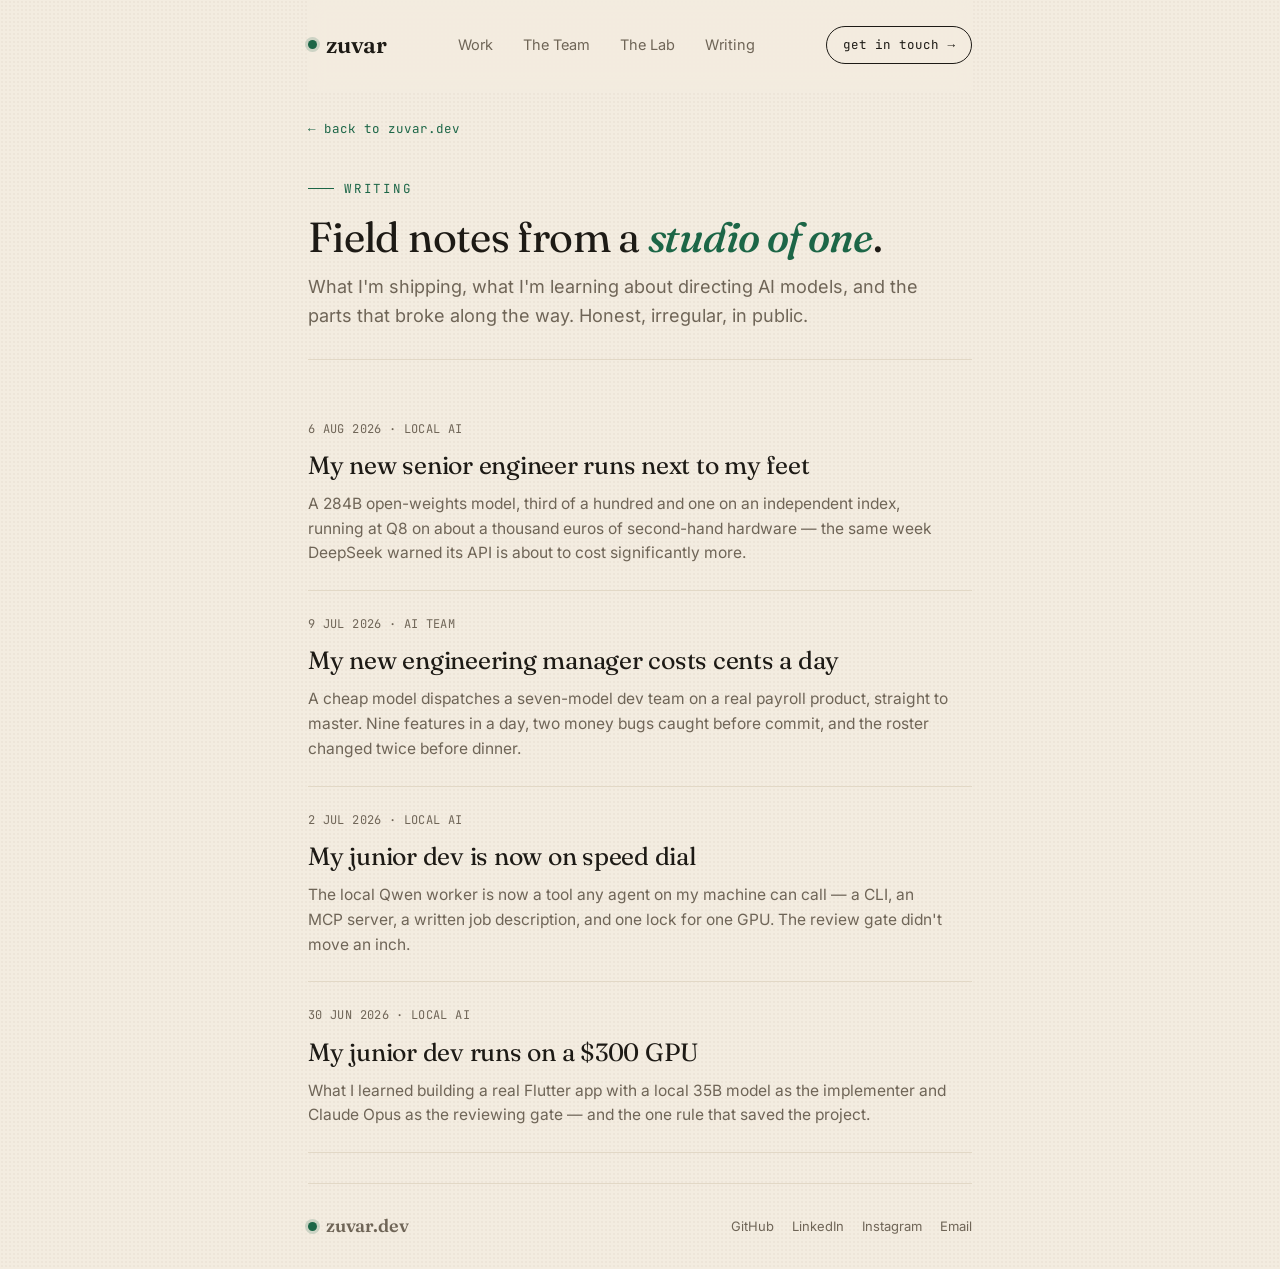
==== commit 869a8433: "ds4 0731" ====
--- a/writing/index.html
+++ b/writing/index.html
@@ -37,6 +37,12 @@
 
   <!-- POST LIST · add one block per post, newest first -->
   <div class="post-list">
+    <a class="post-item" href="senior-engineer-next-to-my-feet.html">
+      <div class="pd">6 AUG 2026 · LOCAL AI</div>
+      <div class="pt">My new senior engineer runs next to my feet</div>
+      <p class="pb">A 284B open-weights model, third of a hundred and one on an independent index, running at Q8 on about a thousand euros of second-hand hardware — the same week DeepSeek warned its API is about to cost significantly more.</p>
+    </a>
+
     <a class="post-item" href="engineering-manager-for-cents.html">
       <div class="pd">9 JUL 2026 · AI TEAM</div>
       <div class="pt">My new engineering manager costs cents a day</div>
